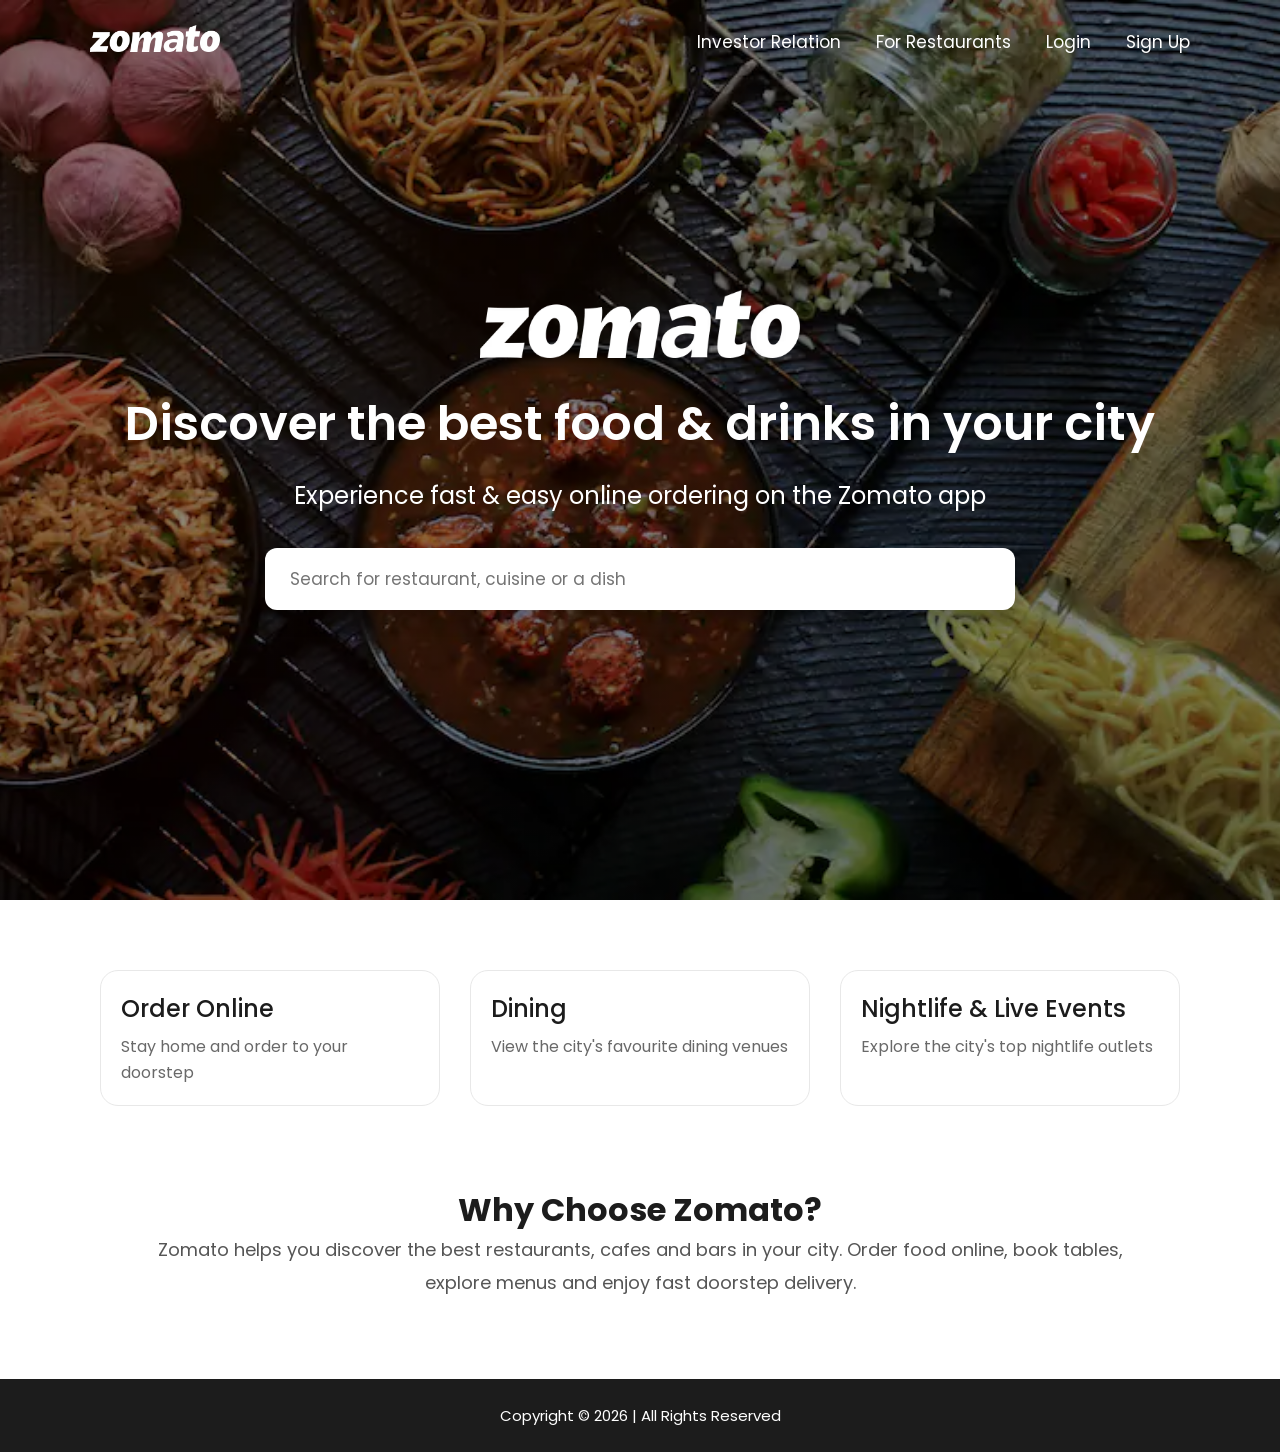
==== index.html @ 75bea216 "Initial commit" ====
<!DOCTYPE html>
<html lang="en">
<head>
    <meta charset="UTF-8">
    <meta name="viewport" content="width=device-width, initial-scale=1.0">
    <title>Zomato - Order Online Food</title>
    <link rel="stylesheet" href="css/style.css">
</head>
<body>

    <!-- Header -->
    <header>
        <div class="logo">
            <img src="img/logo.png" alt="Zomato Logo">
        </div>

        <ul>
            <li><a href="investor.html">Investor Relation</a></li>
            <li><a href="#">For Restaurants</a></li>
            <li><a href="#">Login</a></li>
            <li><a href="#">Sign Up</a></li>
        </ul>
    </header>

    <!-- Hero Section -->
    <section class="hero">

        <img src="img/logo.png" alt="Zomato Logo" class="hero-logo">

        <h1>Discover the best food & drinks in your city</h1>

        <p>Experience fast & easy online ordering on the Zomato app</p>

        <div class="search-box">
            <input type="text" placeholder="Search for restaurant, cuisine or a dish">
        </div>

    </section>

    <!-- Services Section -->
    <section class="services">

    <div class="service-card">
        
        <div class="content">
            <h2>Order Online</h2>
            <p>Stay home and order to your doorstep</p>
        </div>
    </div>

    <div class="service-card">
        
        <div class="content">
            <h2>Dining</h2>
            <p>View the city's favourite dining venues</p>
        </div>
    </div>

    <div class="service-card">
       
        <div class="content">
            <h2>Nightlife & Live Events</h2>
            <p>Explore the city's top nightlife outlets</p>
        </div>
    </div>

</section>

    <!-- Main Content -->
    <main>

        <h1>Why Choose Zomato?</h1>

        <p>
            Zomato helps you discover the best restaurants, cafes and bars in your city.
            Order food online, book tables, explore menus and enjoy fast doorstep delivery.
        </p>

    </main>

    <!-- Footer -->
    <footer>
        <p>Copyright &copy; 2026 | All Rights Reserved</p>
    </footer>

    <script src="js/script.js"></script>

</body>
</html>
---- css/style.css ----
/* Google Font */
@import url('https://fonts.googleapis.com/css2?family=Poppins:wght@300;400;500;600;700&display=swap');

*{
    margin:0;
    padding:0;
    box-sizing:border-box;
    font-family:'Poppins',sans-serif;
}

html{
    scroll-behavior:smooth;
}

body{
    background:#fff;
    color:#1c1c1c;
}

/* ================= HEADER ================= */

header{
    width:100%;
    position:absolute;
    top:0;
    left:0;
    display:flex;
    justify-content:space-between;
    align-items:center;
    padding:25px 90px;
    z-index:100;
}

.logo img{
    width:130px;
}

header ul{
    display:flex;
    list-style:none;
}

header ul li{
    margin-left:35px;
}

header ul li a{
    text-decoration:none;
    color:#fff;
    font-size:17px;
    font-weight:400;
    transition:.3s;
}

header ul li a:hover{
    color:#ff4f5a;
}

/* ================= HERO ================= */

.hero{
    height:100vh;
    background:
    linear-gradient(rgba(0,0,0,.45),rgba(0,0,0,.45)),
    url("../img/bg.png");

    background-size:cover;
    background-position:center;

    display:flex;
    flex-direction:column;
    justify-content:center;
    align-items:center;
    text-align:center;
    padding:20px;
}

.hero-logo{
    width:320px;
    margin-bottom:30px;
}

.hero h1{
    color:#fff;
    font-size:48px;
    font-weight:600;
    margin-bottom:18px;
}

.hero p{
    color:#fff;
    font-size:24px;
    margin-bottom:35px;
}

/* ================= SEARCH ================= */

.search-box{
    width:750px;
}

.search-box input{
    width:100%;
    padding:18px 25px;
    border:none;
    border-radius:12px;
    outline:none;
    font-size:17px;
    box-shadow:0 8px 20px rgba(0,0,0,.2);
}

/* ================= SERVICES ================= */

.services{
    width:90%;
    margin:70px auto;
    display:flex;
    justify-content:center;
    gap:30px;
    flex-wrap:wrap;
}

.service-card{
    width:340px;
    background:#fff;
    border:1px solid #e8e8e8;
    border-radius:18px;
    overflow:hidden;
    transition:.3s;
    cursor:pointer;
}

.service-card:hover{
    transform:translateY(-8px);
    box-shadow:0 10px 25px rgba(0,0,0,.15);
}

.service-card img{
    width:100%;
    height:220px;
    object-fit:cover;
    transition:.4s;
}

.service-card:hover img{
    transform:scale(1.08);
}

.content{
    padding:20px;
}

.content h2{
    font-size:24px;
    font-weight:500;
    margin-bottom:8px;
}

.content p{
    color:#696969;
    line-height:1.6;
}

/* ================= MAIN ================= */

main{
    width:80%;
    margin:80px auto;
    text-align:center;
}

main h2{
    font-size:40px;
    margin-bottom:20px;
}

main p{
    font-size:18px;
    color:#555;
    line-height:1.8;
}

/* ================= FOOTER ================= */

footer{
    background:#1c1c1c;
    color:#fff;
    text-align:center;
    padding:25px;
    font-size:15px;
}

/* ================= RESPONSIVE ================= */

@media(max-width:992px){

header{
    padding:20px 40px;
}

.hero h1{
    font-size:38px;
}

.search-box{
    width:90%;
}

}

@media(max-width:768px){

header{
    flex-direction:column;
    gap:20px;
}

header ul{
    flex-wrap:wrap;
    justify-content:center;
}

header ul li{
    margin:10px;
}

.hero-logo{
    width:220px;
}

.hero h1{
    font-size:30px;
}

.hero p{
    font-size:18px;
}

.services{
    width:95%;
}

.service-card{
    width:100%;
}

main{
    width:90%;
}

main h2{
    font-size:30px;
}

main p{
    font-size:16px;
}

}
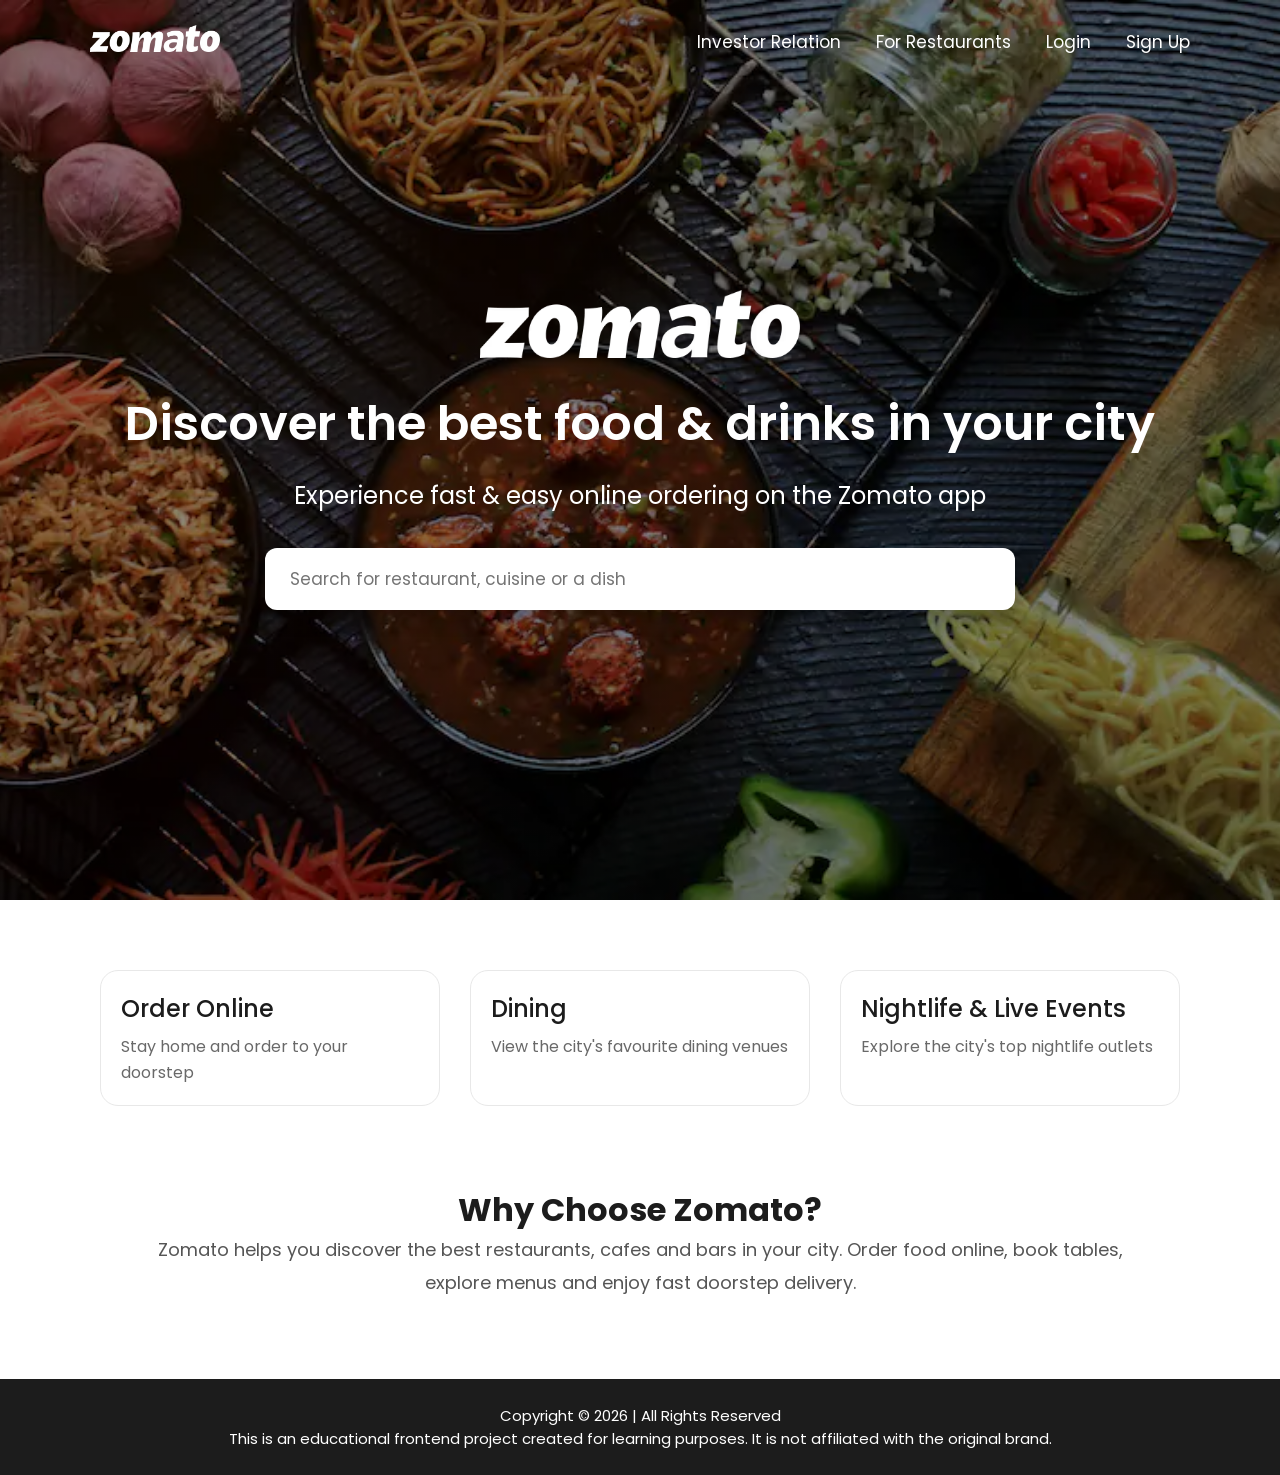
==== commit 3727af00: "commit" ====
--- a/index.html
+++ b/index.html
@@ -81,6 +81,7 @@
     <!-- Footer -->
     <footer>
         <p>Copyright &copy; 2026 | All Rights Reserved</p>
+        <p>This is an educational frontend project created for learning purposes. It is not affiliated with the original brand.</p>
     </footer>
 
     <script src="js/script.js"></script>
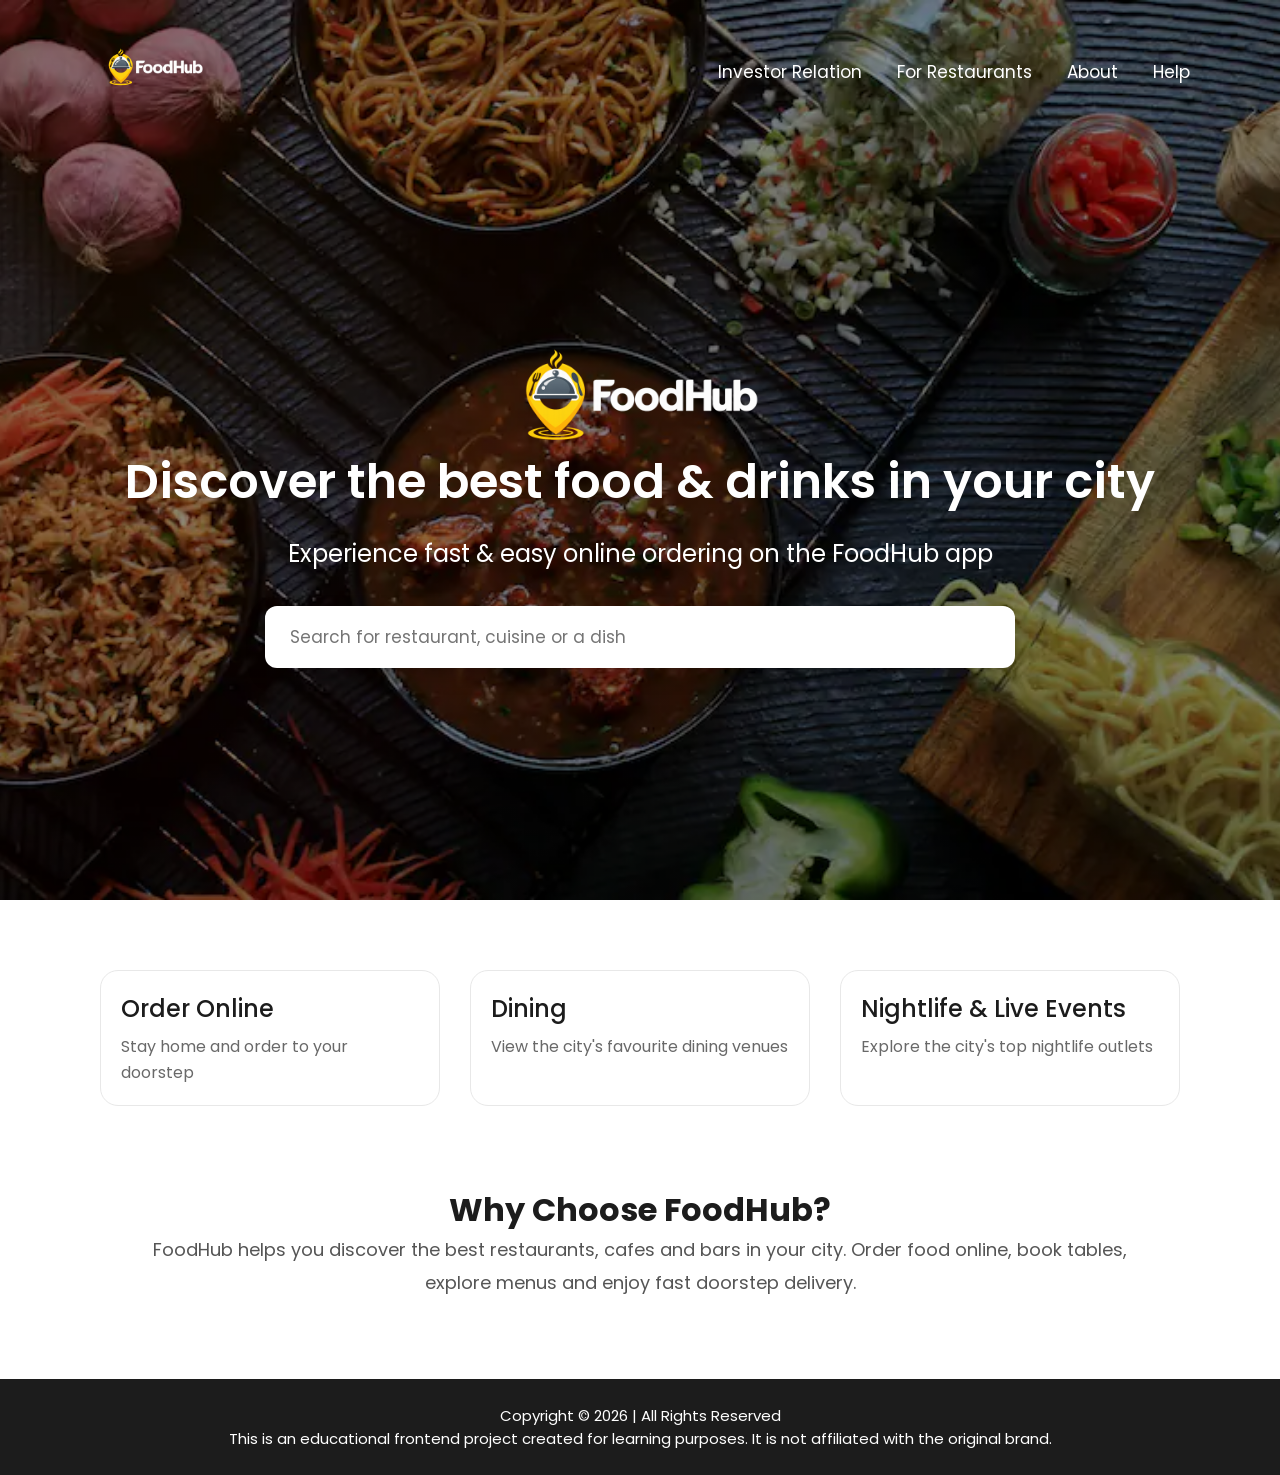
==== commit 63b13327: "COMMIT" ====
--- a/index.html
+++ b/index.html
@@ -3,7 +3,9 @@
 <head>
     <meta charset="UTF-8">
     <meta name="viewport" content="width=device-width, initial-scale=1.0">
-    <title>Zomato - Order Online Food</title>
+     <meta name="VARUN DIWAKAR" content="Food Order web">
+    <link rel="shortcut icon" href="img/favicon.png" type="img/png">
+    <title>FoodHub -Clone</title>
     <link rel="stylesheet" href="css/style.css">
 </head>
 <body>
@@ -11,25 +13,25 @@
     <!-- Header -->
     <header>
         <div class="logo">
-            <img src="img/logo.png" alt="Zomato Logo">
+            <img src="img/FoodHub2.png" alt="FoodHub Logo">
         </div>
 
         <ul>
             <li><a href="investor.html">Investor Relation</a></li>
             <li><a href="#">For Restaurants</a></li>
-            <li><a href="#">Login</a></li>
-            <li><a href="#">Sign Up</a></li>
+            <li><a href="#">About</a></li>
+            <li><a href="#">Help</a></li>
         </ul>
     </header>
 
     <!-- Hero Section -->
     <section class="hero">
 
-        <img src="img/logo.png" alt="Zomato Logo" class="hero-logo">
+        <img src="img/FoodHub2.png" alt="Zomato Logo" class="hero-logo">
 
         <h1>Discover the best food & drinks in your city</h1>
 
-        <p>Experience fast & easy online ordering on the Zomato app</p>
+        <p>Experience fast & easy online ordering on the FoodHub app</p>
 
         <div class="search-box">
             <input type="text" placeholder="Search for restaurant, cuisine or a dish">
@@ -69,10 +71,10 @@
     <!-- Main Content -->
     <main>
 
-        <h1>Why Choose Zomato?</h1>
+        <h1>Why Choose FoodHub?</h1>
 
         <p>
-            Zomato helps you discover the best restaurants, cafes and bars in your city.
+            FoodHub helps you discover the best restaurants, cafes and bars in your city.
             Order food online, book tables, explore menus and enjoy fast doorstep delivery.
         </p>
 
--- a/css/style.css
+++ b/css/style.css
@@ -77,7 +77,8 @@
 
 .hero-logo{
     width:320px;
-    margin-bottom:30px;
+    position: relative;
+    top: 60px;
 }
 
 .hero h1{
